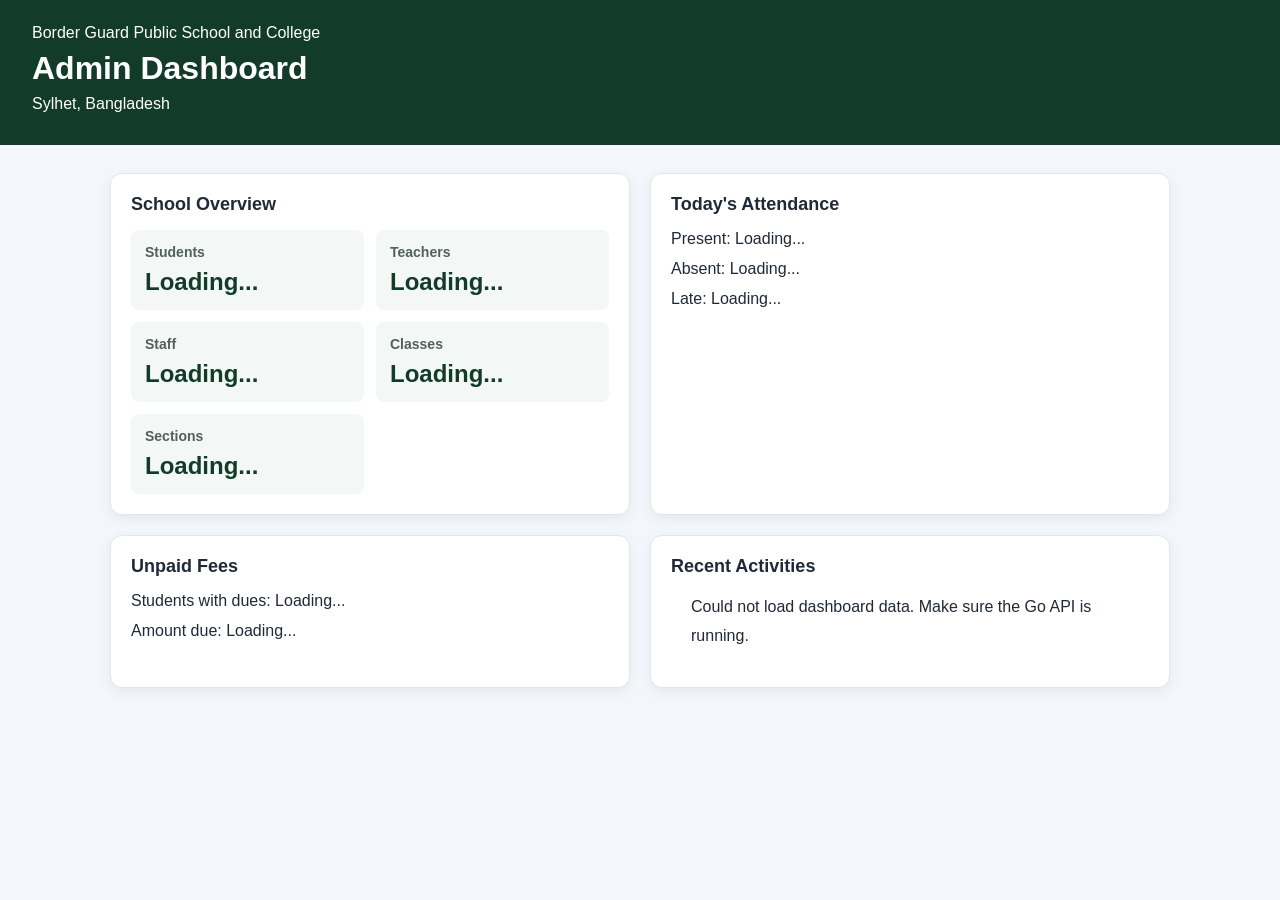
==== frontend/index.html @ c0991bcf "feat: add dashboard frontend" ====
<!DOCTYPE html>
<html lang="en">
<head>
  <meta charset="UTF-8">
  <meta name="viewport" content="width=device-width, initial-scale=1.0">
  <title>BGPSC School Management System</title>
<link rel="stylesheet" href="style.css">
</head>
<body>
  <header>
    <div>
      <p>Border Guard Public School and College</p>
      <h1>Admin Dashboard</h1>
      <p>Sylhet, Bangladesh</p>
    </div>
  </header>

  <main>
    <section aria-labelledby="overview-title">
      <h2 id="overview-title">School Overview</h2>
      <div id="summary-cards">
        <article><h3>Students</h3><p id="total-students">Loading...</p></article>
        <article><h3>Teachers</h3><p id="total-teachers">Loading...</p></article>
        <article><h3>Staff</h3><p id="total-staff">Loading...</p></article>
        <article><h3>Classes</h3><p id="total-classes">Loading...</p></article>
        <article><h3>Sections</h3><p id="total-sections">Loading...</p></article>
      </div>
    </section>

    <section aria-labelledby="attendance-title">
      <h2 id="attendance-title">Today's Attendance</h2>
      <p>Present: <span id="attendance-present">Loading...</span></p>
      <p>Absent: <span id="attendance-absent">Loading...</span></p>
      <p>Late: <span id="attendance-late">Loading...</span></p>
    </section>

    <section aria-labelledby="fees-title">
      <h2 id="fees-title">Unpaid Fees</h2>
      <p>Students with dues: <span id="unpaid-students">Loading...</span></p>
      <p>Amount due: <span id="unpaid-amount">Loading...</span></p>
    </section>

    <section aria-labelledby="activities-title">
      <h2 id="activities-title">Recent Activities</h2>
      <ul id="recent-activities">
        <li>Loading activities...</li>
      </ul>
    </section>
  </main>
  <script src="app.js"></script>
</body>
</html>
---- frontend/style.css ----
:root {
  font-family: Arial, sans-serif;
  color: #1f2937;
  background: #f3f6fb;
}

* {
  box-sizing: border-box;
}

body {
  margin: 0;
}

header {
  padding: 24px 32px;
  color: #ffffff;
  background: #123b2a;
}

header p {
  margin: 0 0 8px;
}

header h1 {
  margin: 0 0 8px;
}

main {
  display: grid;
  grid-template-columns: repeat(2, minmax(0, 1fr));
  gap: 20px;
  max-width: 1100px;
  margin: 28px auto;
  padding: 0 20px;
}

section {
  padding: 20px;
  background: #ffffff;
  border: 1px solid #e1e7ef;
  border-radius: 12px;
  box-shadow: 0 4px 14px rgb(15 23 42 / 6%);
}

section h2 {
  margin-top: 0;
  font-size: 18px;
}

#summary-cards {
  display: grid;
  grid-template-columns: repeat(2, minmax(0, 1fr));
  gap: 12px;
}

#summary-cards article {
  padding: 14px;
  background: #f3f7f5;
  border-radius: 8px;
}

#summary-cards h3 {
  margin: 0 0 8px;
  color: #526158;
  font-size: 14px;
  font-weight: 600;
}

#summary-cards p {
  margin: 0;
  color: #123b2a;
  font-size: 24px;
  font-weight: 700;
}

section p {
  margin: 12px 0;
}

#recent-activities {
  padding-left: 20px;
  line-height: 1.8;
}

@media (max-width: 700px) {
  main {
    grid-template-columns: 1fr;
    margin-top: 16px;
    padding: 0 14px;
  }

  header {
    padding: 20px;
  }
}
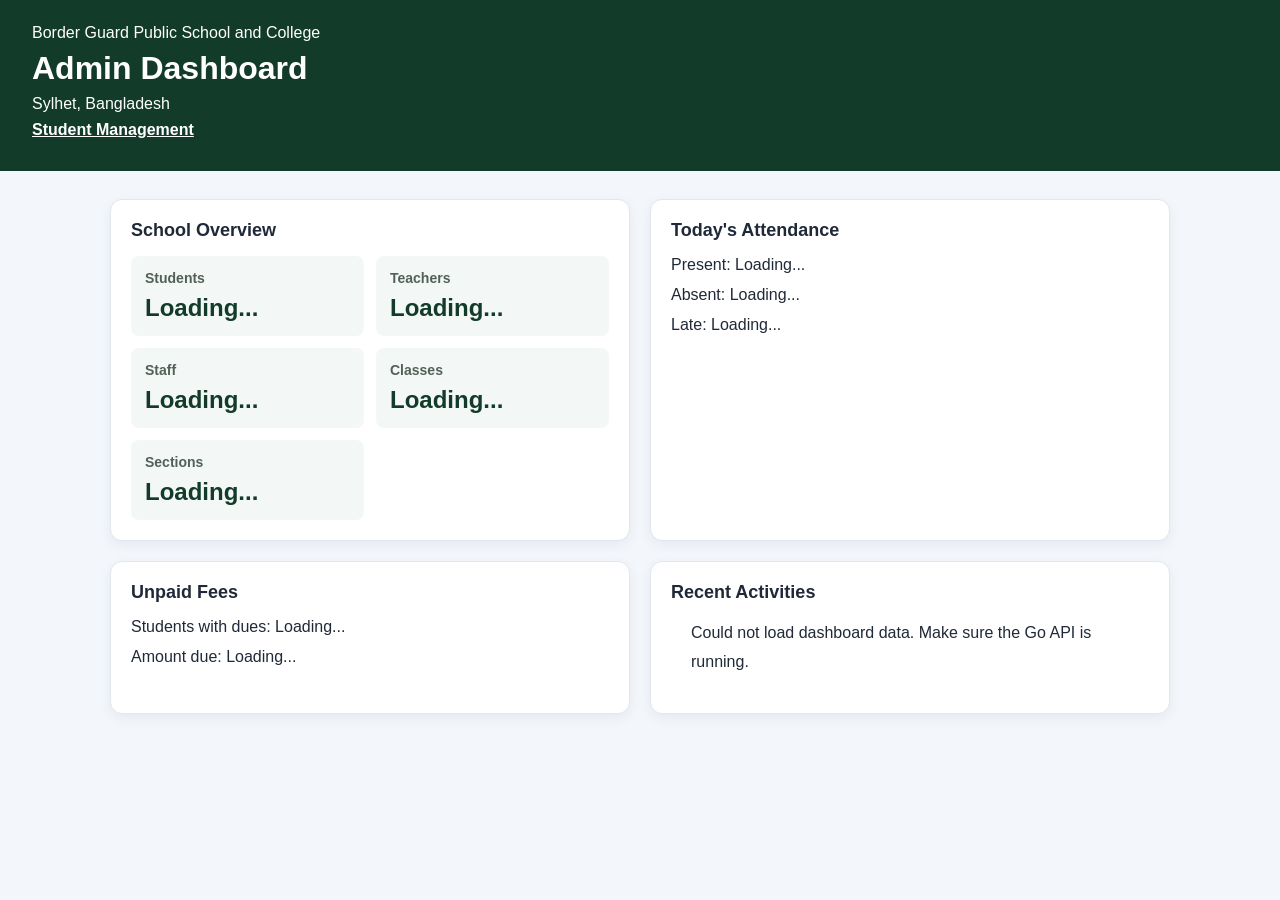
==== commit 7646f703: "feat: add student management frontend" ====
--- a/frontend/index.html
+++ b/frontend/index.html
@@ -12,6 +12,7 @@
       <p>Border Guard Public School and College</p>
       <h1>Admin Dashboard</h1>
       <p>Sylhet, Bangladesh</p>
+      <p><a href="students.html" class="dashboard-link">Student Management</a></p>
     </div>
   </header>
 
--- a/frontend/style.css
+++ b/frontend/style.css
@@ -83,6 +83,99 @@
   line-height: 1.8;
 }
 
+.dashboard-link {
+  color: #ffffff;
+  font-weight: 600;
+}
+
+.student-page {
+  grid-template-columns: 1fr;
+}
+
+.form-grid {
+  display: grid;
+  grid-template-columns: repeat(2, minmax(0, 1fr));
+  gap: 16px;
+}
+
+.form-grid label {
+  display: grid;
+  gap: 7px;
+  color: #374151;
+  font-size: 14px;
+  font-weight: 600;
+}
+
+.form-grid input,
+.form-grid textarea {
+  width: 100%;
+  padding: 10px 12px;
+  border: 1px solid #cbd5e1;
+  border-radius: 7px;
+  color: #1f2937;
+  font: inherit;
+}
+
+.form-grid textarea {
+  resize: vertical;
+}
+
+.full-width {
+  grid-column: 1 / -1;
+}
+
+button {
+  margin-top: 18px;
+  padding: 10px 16px;
+  border: 0;
+  border-radius: 7px;
+  color: #ffffff;
+  background: #123b2a;
+  cursor: pointer;
+  font: inherit;
+  font-weight: 700;
+}
+
+button:hover {
+  background: #0c2b1e;
+}
+
+.message {
+  min-height: 20px;
+  margin-bottom: 0;
+  font-weight: 600;
+}
+
+.success-message {
+  color: #166534;
+}
+
+.error-message {
+  color: #b91c1c;
+}
+
+.table-container {
+  overflow-x: auto;
+}
+
+table {
+  width: 100%;
+  border-collapse: collapse;
+  text-align: left;
+}
+
+th,
+td {
+  padding: 12px;
+  border-bottom: 1px solid #e5e7eb;
+}
+
+th {
+  color: #526158;
+  background: #f3f7f5;
+  font-size: 14px;
+}
+
 @media (max-width: 700px) {
   main {
     grid-template-columns: 1fr;
@@ -93,4 +186,8 @@
   header {
     padding: 20px;
   }
+
+  .form-grid {
+    grid-template-columns: 1fr;
+  }
 }
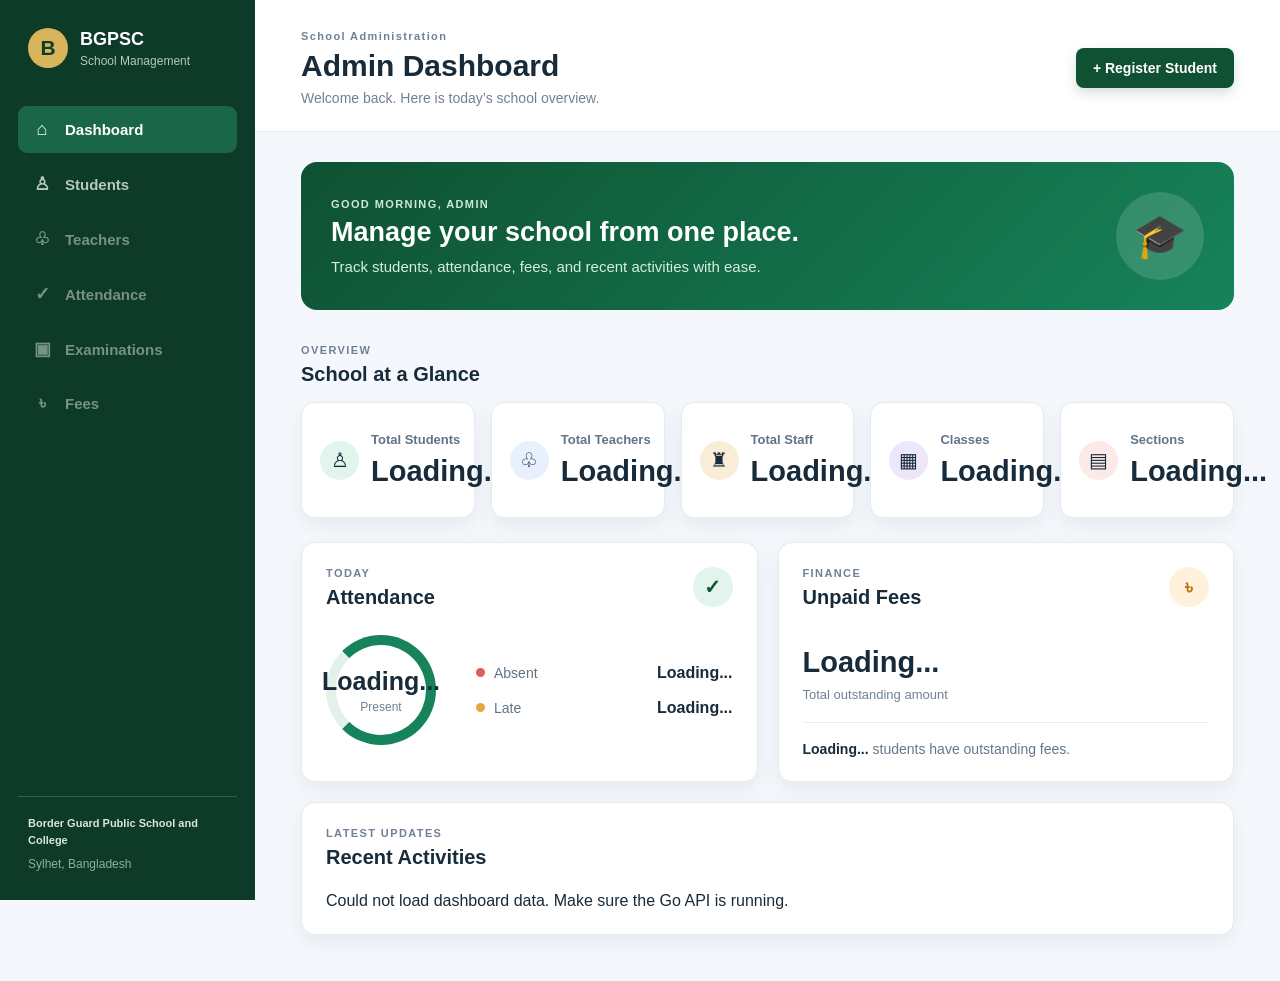
==== commit 27f9f1a7: "style: redesign dashboard and student layout" ====
--- a/frontend/index.html
+++ b/frontend/index.html
@@ -4,50 +4,169 @@
   <meta charset="UTF-8">
   <meta name="viewport" content="width=device-width, initial-scale=1.0">
   <title>BGPSC School Management System</title>
-<link rel="stylesheet" href="style.css">
+  <link rel="stylesheet" href="style.css">
 </head>
-<body>
-  <header>
-    <div>
-      <p>Border Guard Public School and College</p>
-      <h1>Admin Dashboard</h1>
-      <p>Sylhet, Bangladesh</p>
-      <p><a href="students.html" class="dashboard-link">Student Management</a></p>
+<body class="dashboard-page">
+  <div class="app-shell">
+    <aside class="sidebar">
+      <a class="brand" href="/">
+        <span class="brand-mark">B</span>
+        <span>
+          <strong>BGPSC</strong>
+          <small>School Management</small>
+        </span>
+      </a>
+
+      <nav class="sidebar-nav" aria-label="Main navigation">
+        <a class="nav-item active" href="/">
+          <span>⌂</span>
+          Dashboard
+        </a>
+        <a class="nav-item" href="students.html">
+          <span>♙</span>
+          Students
+        </a>
+        <span class="nav-item disabled"><span>♧</span>Teachers</span>
+        <span class="nav-item disabled"><span>✓</span>Attendance</span>
+        <span class="nav-item disabled"><span>▣</span>Examinations</span>
+        <span class="nav-item disabled"><span>৳</span>Fees</span>
+      </nav>
+
+      <div class="sidebar-footer">
+        <p>Border Guard Public School and College</p>
+        <small>Sylhet, Bangladesh</small>
+      </div>
+    </aside>
+
+    <div class="page-content">
+      <header class="topbar">
+        <div>
+          <p class="eyebrow">School Administration</p>
+          <h1>Admin Dashboard</h1>
+          <p class="header-subtitle">Welcome back. Here is today’s school overview.</p>
+        </div>
+
+        <a class="student-button" href="students.html">+ Register Student</a>
+      </header>
+
+      <main class="dashboard-main">
+        <section class="welcome-card">
+          <div>
+            <p class="welcome-label">GOOD MORNING, ADMIN</p>
+            <h2>Manage your school from one place.</h2>
+            <p>Track students, attendance, fees, and recent activities with ease.</p>
+          </div>
+          <div class="welcome-icon" aria-hidden="true">🎓</div>
+        </section>
+
+        <section aria-labelledby="overview-title">
+          <div class="section-heading">
+            <div>
+              <p class="section-kicker">OVERVIEW</p>
+              <h2 id="overview-title">School at a Glance</h2>
+            </div>
+          </div>
+
+          <div id="summary-cards" class="summary-grid">
+            <article class="stat-card students-card">
+              <span class="stat-icon">♙</span>
+              <div>
+                <h3>Total Students</h3>
+                <p id="total-students">Loading...</p>
+              </div>
+            </article>
+
+            <article class="stat-card teachers-card">
+              <span class="stat-icon">♧</span>
+              <div>
+                <h3>Total Teachers</h3>
+                <p id="total-teachers">Loading...</p>
+              </div>
+            </article>
+
+            <article class="stat-card staff-card">
+              <span class="stat-icon">♜</span>
+              <div>
+                <h3>Total Staff</h3>
+                <p id="total-staff">Loading...</p>
+              </div>
+            </article>
+
+            <article class="stat-card classes-card">
+              <span class="stat-icon">▦</span>
+              <div>
+                <h3>Classes</h3>
+                <p id="total-classes">Loading...</p>
+              </div>
+            </article>
+
+            <article class="stat-card sections-card">
+              <span class="stat-icon">▤</span>
+              <div>
+                <h3>Sections</h3>
+                <p id="total-sections">Loading...</p>
+              </div>
+            </article>
+          </div>
+        </section>
+
+        <div class="dashboard-details">
+          <section class="panel attendance-panel" aria-labelledby="attendance-title">
+            <div class="panel-heading">
+              <div>
+                <p class="section-kicker">TODAY</p>
+                <h2 id="attendance-title">Attendance</h2>
+              </div>
+              <span class="panel-icon">✓</span>
+            </div>
+
+            <div class="attendance-chart">
+              <div class="attendance-number">
+                <strong id="attendance-present">Loading...</strong>
+                <span>Present</span>
+              </div>
+
+              <div class="attendance-summary">
+                <p><span class="status-dot absent-dot"></span>Absent <strong id="attendance-absent">Loading...</strong></p>
+                <p><span class="status-dot late-dot"></span>Late <strong id="attendance-late">Loading...</strong></p>
+              </div>
+            </div>
+          </section>
+
+          <section class="panel fees-panel" aria-labelledby="fees-title">
+            <div class="panel-heading">
+              <div>
+                <p class="section-kicker">FINANCE</p>
+                <h2 id="fees-title">Unpaid Fees</h2>
+              </div>
+              <span class="panel-icon">৳</span>
+            </div>
+
+            <div class="fee-amount">
+              <span id="unpaid-amount">Loading...</span>
+              <small>Total outstanding amount</small>
+            </div>
+
+            <p class="due-students"><strong id="unpaid-students">Loading...</strong> students have outstanding fees.</p>
+          </section>
+        </div>
+
+        <section class="panel activities-panel" aria-labelledby="activities-title">
+          <div class="panel-heading">
+            <div>
+              <p class="section-kicker">LATEST UPDATES</p>
+              <h2 id="activities-title">Recent Activities</h2>
+            </div>
+          </div>
+
+          <ul id="recent-activities" class="activities-list">
+            <li>Loading activities...</li>
+          </ul>
+        </section>
+      </main>
     </div>
-  </header>
+  </div>
 
-  <main>
-    <section aria-labelledby="overview-title">
-      <h2 id="overview-title">School Overview</h2>
-      <div id="summary-cards">
-        <article><h3>Students</h3><p id="total-students">Loading...</p></article>
-        <article><h3>Teachers</h3><p id="total-teachers">Loading...</p></article>
-        <article><h3>Staff</h3><p id="total-staff">Loading...</p></article>
-        <article><h3>Classes</h3><p id="total-classes">Loading...</p></article>
-        <article><h3>Sections</h3><p id="total-sections">Loading...</p></article>
-      </div>
-    </section>
-
-    <section aria-labelledby="attendance-title">
-      <h2 id="attendance-title">Today's Attendance</h2>
-      <p>Present: <span id="attendance-present">Loading...</span></p>
-      <p>Absent: <span id="attendance-absent">Loading...</span></p>
-      <p>Late: <span id="attendance-late">Loading...</span></p>
-    </section>
-
-    <section aria-labelledby="fees-title">
-      <h2 id="fees-title">Unpaid Fees</h2>
-      <p>Students with dues: <span id="unpaid-students">Loading...</span></p>
-      <p>Amount due: <span id="unpaid-amount">Loading...</span></p>
-    </section>
-
-    <section aria-labelledby="activities-title">
-      <h2 id="activities-title">Recent Activities</h2>
-      <ul id="recent-activities">
-        <li>Loading activities...</li>
-      </ul>
-    </section>
-  </main>
   <script src="app.js"></script>
 </body>
 </html>
--- a/frontend/style.css
+++ b/frontend/style.css
@@ -1,7 +1,7 @@
 :root {
   font-family: Arial, sans-serif;
-  color: #1f2937;
-  background: #f3f6fb;
+  color: #172b3a;
+  background: #f4f7fb;
 }
 
 * {
@@ -9,87 +9,504 @@
 }
 
 body {
+  min-width: 320px;
   margin: 0;
-}
-
-header {
+  background: #f4f7fb;
+}
+
+a {
+  text-decoration: none;
+}
+
+/* Dashboard */
+
+.dashboard-page {
+  background: #f4f7fb;
+}
+
+.app-shell {
+  display: flex;
+  min-height: 100vh;
+}
+
+.sidebar {
+  position: fixed;
+  z-index: 5;
+  display: flex;
+  flex-direction: column;
+  width: 255px;
+  height: 100vh;
+  padding: 28px 18px;
+  color: #ffffff;
+  background: #0d3a29;
+}
+
+.brand {
+  display: flex;
+  align-items: center;
+  gap: 12px;
+  margin: 0 10px 38px;
+  color: #ffffff;
+}
+
+.brand-mark {
+  display: grid;
+  width: 40px;
+  height: 40px;
+  place-items: center;
+  border-radius: 50%;
+  color: #123b2a;
+  background: #d8b45a;
+  font-size: 21px;
+  font-weight: 800;
+}
+
+.brand strong,
+.brand small {
+  display: block;
+}
+
+.brand strong {
+  margin-bottom: 4px;
+  font-size: 18px;
+}
+
+.brand small {
+  color: #b7c8bd;
+  font-size: 12px;
+}
+
+.sidebar-nav {
+  display: grid;
+  gap: 7px;
+}
+
+.nav-item {
+  display: flex;
+  align-items: center;
+  gap: 14px;
+  padding: 13px 15px;
+  border-radius: 9px;
+  color: #b7c8bd;
+  font-size: 15px;
+  font-weight: 600;
+}
+
+.nav-item span:first-child {
+  width: 18px;
+  text-align: center;
+  font-size: 18px;
+}
+
+.nav-item:not(.disabled):hover,
+.nav-item.active {
+  color: #ffffff;
+  background: #1a6648;
+}
+
+.nav-item.disabled {
+  cursor: default;
+  opacity: 0.62;
+}
+
+.sidebar-footer {
+  margin-top: auto;
+  padding: 18px 10px 0;
+  border-top: 1px solid #2e654f;
+}
+
+.sidebar-footer p {
+  margin: 0 0 6px;
+  color: #d9e6de;
+  font-size: 11px;
+  font-weight: 700;
+  line-height: 1.5;
+}
+
+.sidebar-footer small {
+  color: #8eb09f;
+  font-size: 12px;
+}
+
+.page-content {
+  width: calc(100% - 255px);
+  margin-left: 255px;
+}
+
+.topbar {
+  display: flex;
+  align-items: center;
+  justify-content: space-between;
+  gap: 24px;
+  padding: 30px 46px 25px;
+  background: #ffffff;
+  border-bottom: 1px solid #e6edf2;
+}
+
+.eyebrow,
+.section-kicker,
+.welcome-label {
+  margin: 0 0 7px;
+  color: #718096;
+  font-size: 11px;
+  font-weight: 800;
+  letter-spacing: 1.4px;
+}
+
+.topbar h1 {
+  margin: 0;
+  color: #172b3a;
+  font-size: 30px;
+}
+
+.header-subtitle {
+  margin: 7px 0 0;
+  color: #718096;
+  font-size: 14px;
+}
+
+.student-button {
+  padding: 12px 17px;
+  border-radius: 8px;
+  color: #ffffff;
+  background: #0f5132;
+  font-size: 14px;
+  font-weight: 700;
+  box-shadow: 0 5px 12px rgb(15 81 50 / 18%);
+}
+
+.student-button:hover {
+  background: #0a3d26;
+}
+
+.dashboard-main {
+  max-width: 1280px;
+  margin: 0 auto;
+  padding: 30px 46px 46px;
+}
+
+.welcome-card {
+  display: flex;
+  align-items: center;
+  justify-content: space-between;
+  min-height: 148px;
+  margin-bottom: 34px;
+  padding: 26px 30px;
+  overflow: hidden;
+  border-radius: 16px;
+  color: #ffffff;
+  background: linear-gradient(135deg, #0f5132, #16835a);
+}
+
+.welcome-label {
+  color: #cfe8d9;
+}
+
+.welcome-card h2 {
+  margin: 0 0 10px;
+  font-size: 27px;
+}
+
+.welcome-card p:not(.welcome-label) {
+  margin: 0;
+  color: #d5eee0;
+  font-size: 15px;
+}
+
+.welcome-icon {
+  display: grid;
+  width: 88px;
+  height: 88px;
+  place-items: center;
+  border-radius: 50%;
+  background: rgb(255 255 255 / 14%);
+  font-size: 43px;
+}
+
+.section-heading {
+  display: flex;
+  align-items: center;
+  justify-content: space-between;
+  margin-bottom: 16px;
+}
+
+.section-heading h2,
+.panel-heading h2 {
+  margin: 0;
+  color: #172b3a;
+  font-size: 20px;
+}
+
+.summary-grid {
+  display: grid;
+  grid-template-columns: repeat(5, minmax(0, 1fr));
+  gap: 16px;
+}
+
+.stat-card,
+.panel {
+  background: #ffffff;
+  border: 1px solid #e4ebf0;
+  box-shadow: 0 8px 20px rgb(19 44 68 / 6%);
+}
+
+.stat-card {
+  display: flex;
+  align-items: center;
+  gap: 12px;
+  min-height: 116px;
+  padding: 18px;
+  border-radius: 13px;
+}
+
+.stat-icon {
+  display: grid;
+  width: 39px;
+  height: 39px;
+  flex-shrink: 0;
+  place-items: center;
+  border-radius: 50%;
+  font-size: 20px;
+}
+
+.students-card .stat-icon {
+  background: #e1f5ed;
+}
+
+.teachers-card .stat-icon {
+  background: #e8effd;
+}
+
+.staff-card .stat-icon {
+  background: #f9edd8;
+}
+
+.classes-card .stat-icon {
+  background: #eee7fb;
+}
+
+.sections-card .stat-icon {
+  background: #fde9e7;
+}
+
+.stat-card h3 {
+  margin: 0 0 8px;
+  color: #607487;
+  font-size: 13px;
+  font-weight: 600;
+}
+
+.stat-card p {
+  margin: 0;
+  color: #172b3a;
+  font-size: 29px;
+  font-weight: 800;
+}
+
+.dashboard-details {
+  display: grid;
+  grid-template-columns: repeat(2, minmax(0, 1fr));
+  gap: 20px;
+  margin: 24px 0 20px;
+}
+
+.panel {
+  padding: 24px;
+  border-radius: 14px;
+}
+
+.panel-heading {
+  display: flex;
+  align-items: flex-start;
+  justify-content: space-between;
+}
+
+.panel-icon {
+  display: grid;
+  width: 40px;
+  height: 40px;
+  place-items: center;
+  border-radius: 50%;
+  color: #0f5132;
+  background: #e2f4eb;
+  font-size: 20px;
+  font-weight: 700;
+}
+
+.fees-panel .panel-icon {
+  color: #b97515;
+  background: #fff1db;
+}
+
+.attendance-chart {
+  display: flex;
+  align-items: center;
+  gap: 40px;
+  margin-top: 26px;
+}
+
+.attendance-number {
+  display: grid;
+  width: 110px;
+  height: 110px;
+  flex-shrink: 0;
+  place-content: center;
+  border: 10px solid #16835a;
+  border-left-color: #e2f1ea;
+  border-radius: 50%;
+  text-align: center;
+}
+
+.attendance-number strong {
+  color: #172b3a;
+  font-size: 25px;
+}
+
+.attendance-number span {
+  margin-top: 4px;
+  color: #718096;
+  font-size: 12px;
+}
+
+.attendance-summary {
+  display: grid;
+  gap: 17px;
+  width: 100%;
+}
+
+.attendance-summary p {
+  display: flex;
+  align-items: center;
+  gap: 9px;
+  margin: 0;
+  color: #607487;
+  font-size: 14px;
+}
+
+.attendance-summary strong {
+  margin-left: auto;
+  color: #172b3a;
+  font-size: 16px;
+}
+
+.status-dot {
+  width: 9px;
+  height: 9px;
+  border-radius: 50%;
+}
+
+.absent-dot {
+  background: #e15b5b;
+}
+
+.late-dot {
+  background: #e9a83a;
+}
+
+.fee-amount {
+  display: grid;
+  gap: 8px;
+  margin-top: 37px;
+}
+
+.fee-amount span {
+  color: #172b3a;
+  font-size: 29px;
+  font-weight: 800;
+}
+
+.fee-amount small {
+  color: #718096;
+  font-size: 13px;
+}
+
+.due-students {
+  margin: 20px 0 0;
+  padding-top: 18px;
+  border-top: 1px solid #e8eef2;
+  color: #63788d;
+  font-size: 14px;
+}
+
+.due-students strong {
+  color: #172b3a;
+}
+
+.activities-panel {
+  margin-top: 0;
+}
+
+.activities-list {
+  display: grid;
+  gap: 13px;
+  margin: 23px 0 0;
+  padding: 0;
+  list-style: none;
+}
+
+.activities-list li {
+  position: relative;
+  padding: 13px 14px 13px 35px;
+  border-radius: 8px;
+  color: #40566c;
+  background: #f8fafc;
+  font-size: 14px;
+}
+
+.activities-list li::before {
+  position: absolute;
+  top: 18px;
+  left: 15px;
+  width: 8px;
+  height: 8px;
+  border-radius: 50%;
+  background: #16835a;
+  content: "";
+}
+
+/* Student Management */
+
+body:not(.dashboard-page) > header {
   padding: 24px 32px;
   color: #ffffff;
-  background: #123b2a;
-}
-
-header p {
+  background: #0d3a29;
+}
+
+body:not(.dashboard-page) > header p {
   margin: 0 0 8px;
 }
 
-header h1 {
+body:not(.dashboard-page) > header h1 {
   margin: 0 0 8px;
 }
 
-main {
-  display: grid;
-  grid-template-columns: repeat(2, minmax(0, 1fr));
+.dashboard-link {
+  color: #ffffff;
+  font-weight: 700;
+  text-decoration: underline;
+}
+
+.student-page {
+  display: grid;
+  grid-template-columns: 1fr;
   gap: 20px;
   max-width: 1100px;
   margin: 28px auto;
   padding: 0 20px;
 }
 
-section {
-  padding: 20px;
+.student-page section {
+  padding: 24px;
   background: #ffffff;
-  border: 1px solid #e1e7ef;
-  border-radius: 12px;
-  box-shadow: 0 4px 14px rgb(15 23 42 / 6%);
-}
-
-section h2 {
+  border: 1px solid #e4ebf0;
+  border-radius: 13px;
+  box-shadow: 0 8px 20px rgb(19 44 68 / 6%);
+}
+
+.student-page h2 {
   margin-top: 0;
-  font-size: 18px;
-}
-
-#summary-cards {
-  display: grid;
-  grid-template-columns: repeat(2, minmax(0, 1fr));
-  gap: 12px;
-}
-
-#summary-cards article {
-  padding: 14px;
-  background: #f3f7f5;
-  border-radius: 8px;
-}
-
-#summary-cards h3 {
-  margin: 0 0 8px;
-  color: #526158;
-  font-size: 14px;
-  font-weight: 600;
-}
-
-#summary-cards p {
-  margin: 0;
-  color: #123b2a;
-  font-size: 24px;
-  font-weight: 700;
-}
-
-section p {
-  margin: 12px 0;
-}
-
-#recent-activities {
-  padding-left: 20px;
-  line-height: 1.8;
-}
-
-.dashboard-link {
-  color: #ffffff;
-  font-weight: 600;
-}
-
-.student-page {
-  grid-template-columns: 1fr;
+  color: #172b3a;
+  font-size: 20px;
 }
 
 .form-grid {
@@ -103,7 +520,7 @@
   gap: 7px;
   color: #374151;
   font-size: 14px;
-  font-weight: 600;
+  font-weight: 700;
 }
 
 .form-grid input,
@@ -113,7 +530,14 @@
   border: 1px solid #cbd5e1;
   border-radius: 7px;
   color: #1f2937;
+  background: #ffffff;
   font: inherit;
+}
+
+.form-grid input:focus,
+.form-grid textarea:focus {
+  border-color: #16835a;
+  outline: 3px solid rgb(22 131 90 / 15%);
 }
 
 .form-grid textarea {
@@ -126,18 +550,18 @@
 
 button {
   margin-top: 18px;
-  padding: 10px 16px;
+  padding: 11px 17px;
   border: 0;
   border-radius: 7px;
   color: #ffffff;
-  background: #123b2a;
+  background: #0f5132;
   cursor: pointer;
   font: inherit;
   font-weight: 700;
 }
 
 button:hover {
-  background: #0c2b1e;
+  background: #0a3d26;
 }
 
 .message {
@@ -176,18 +600,82 @@
   font-size: 14px;
 }
 
-@media (max-width: 700px) {
-  main {
+@media (max-width: 1150px) {
+  .summary-grid {
+    grid-template-columns: repeat(3, minmax(0, 1fr));
+  }
+}
+
+@media (max-width: 800px) {
+  .sidebar {
+    position: static;
+    width: 100%;
+    height: auto;
+  }
+
+  .app-shell {
+    display: block;
+  }
+
+  .sidebar-nav {
+    grid-template-columns: repeat(2, minmax(0, 1fr));
+  }
+
+  .sidebar-footer {
+    display: none;
+  }
+
+  .page-content {
+    width: 100%;
+    margin-left: 0;
+  }
+
+  .topbar,
+  .dashboard-main {
+    padding-right: 22px;
+    padding-left: 22px;
+  }
+
+  .summary-grid {
+    grid-template-columns: repeat(2, minmax(0, 1fr));
+  }
+
+  .dashboard-details,
+  .student-page {
     grid-template-columns: 1fr;
-    margin-top: 16px;
-    padding: 0 14px;
-  }
-
-  header {
-    padding: 20px;
-  }
-
+  }
+}
+
+@media (max-width: 550px) {
+  .topbar {
+    display: grid;
+    padding-top: 22px;
+    padding-bottom: 22px;
+  }
+
+  .welcome-card h2 {
+    font-size: 21px;
+  }
+
+  .welcome-icon {
+    display: none;
+  }
+
+  .summary-grid,
   .form-grid {
     grid-template-columns: 1fr;
   }
+
+  .attendance-chart {
+    gap: 22px;
+  }
+
+  .sidebar-nav {
+    grid-template-columns: 1fr;
+  }
+
+  .student-page {
+    margin-top: 18px;
+    padding: 0 14px;
+  }
 }
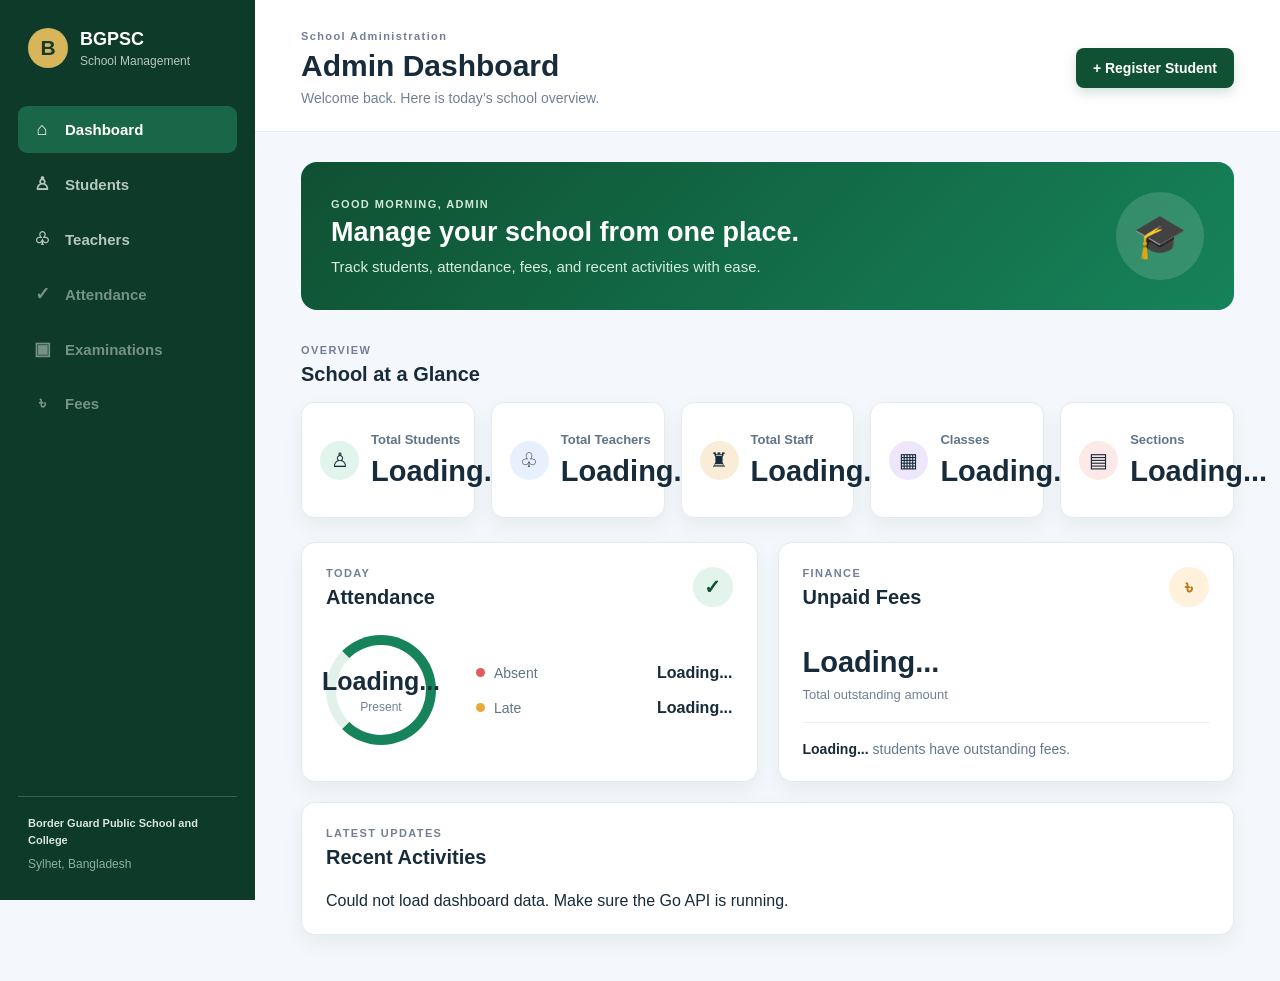
==== commit 7f44daaa: "feat: add teacher management and dashboard summary API" ====
--- a/frontend/index.html
+++ b/frontend/index.html
@@ -26,7 +26,7 @@
           <span>♙</span>
           Students
         </a>
-        <span class="nav-item disabled"><span>♧</span>Teachers</span>
+        <a class="nav-item" href="teachers.html"><span>♧</span>Teachers</a>
         <span class="nav-item disabled"><span>✓</span>Attendance</span>
         <span class="nav-item disabled"><span>▣</span>Examinations</span>
         <span class="nav-item disabled"><span>৳</span>Fees</span>
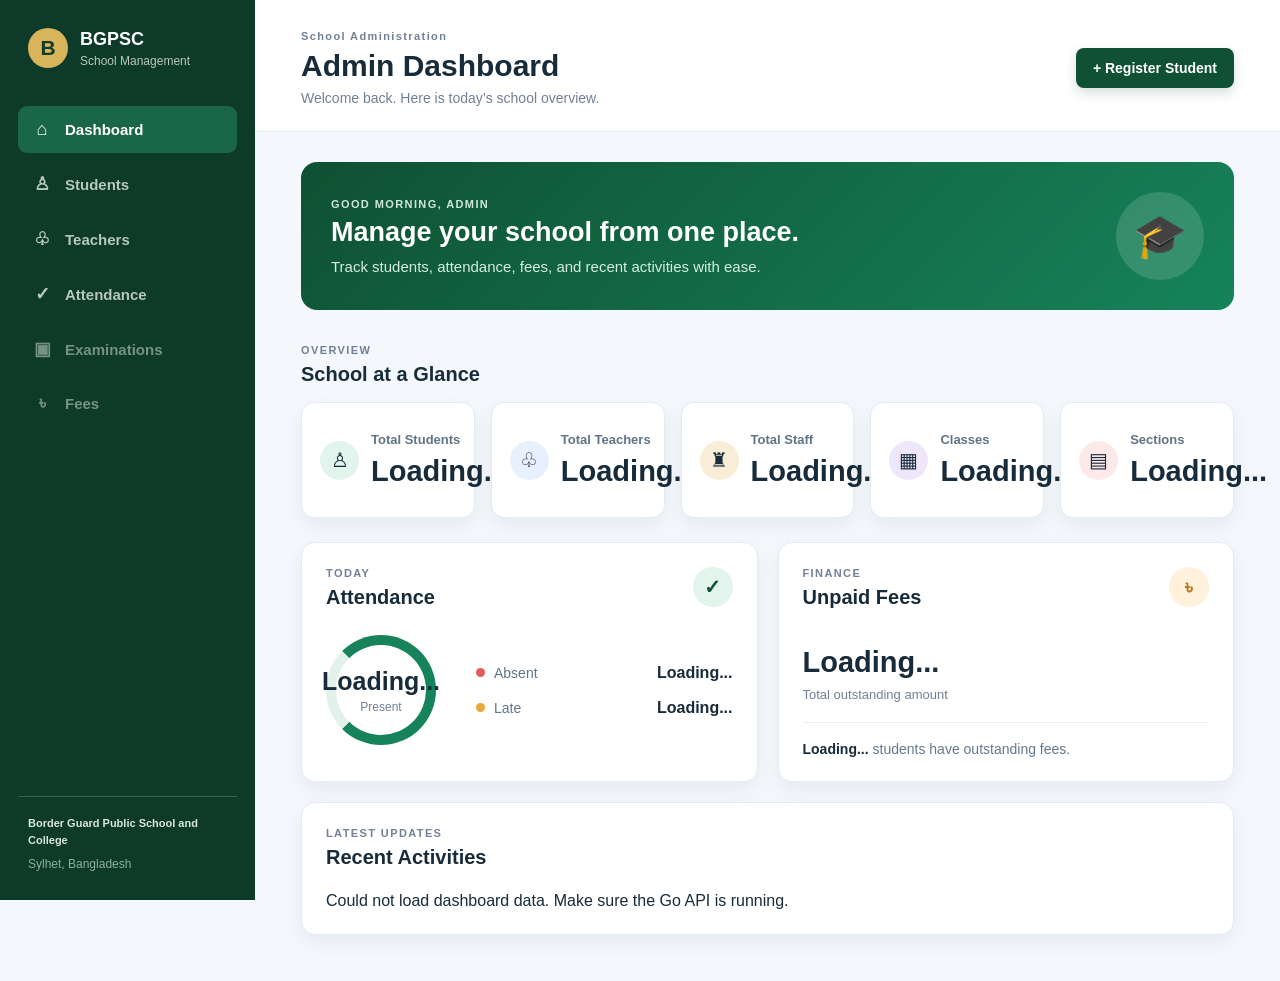
==== commit d0abd876: "feat: add attendance management frontened" ====
--- a/frontend/index.html
+++ b/frontend/index.html
@@ -27,7 +27,7 @@
           Students
         </a>
         <a class="nav-item" href="teachers.html"><span>♧</span>Teachers</a>
-        <span class="nav-item disabled"><span>✓</span>Attendance</span>
+        <a class="nav-item" href="attendance.html"><span>✓</span>Attendance</a>
         <span class="nav-item disabled"><span>▣</span>Examinations</span>
         <span class="nav-item disabled"><span>৳</span>Fees</span>
       </nav>
--- a/frontend/style.css
+++ b/frontend/style.css
@@ -678,4 +678,44 @@
     margin-top: 18px;
     padding: 0 14px;
   }
+}
+.form-grid select {
+  width: 100%;
+  padding: 10px 12px;
+  border: 1px solid #cbd5e1;
+  border-radius: 7px;
+  color: #1f2937;
+  background: #ffffff;
+  font: inherit;
+}
+
+.form-grid select:focus {
+  border-color: #16835a;
+  outline: 3px solid rgb(22 131 90 / 15%);
+}
+
+.attendance-status {
+  display: inline-block;
+  min-width: 72px;
+  padding: 5px 9px;
+  border-radius: 999px;
+  font-size: 12px;
+  font-weight: 700;
+  text-align: center;
+  text-transform: capitalize;
+}
+
+.attendance-status.present {
+  color: #166534;
+  background: #dcfce7;
+}
+
+.attendance-status.absent {
+  color: #b91c1c;
+  background: #fee2e2;
+}
+
+.attendance-status.late {
+  color: #a16207;
+  background: #fef3c7;
 }
